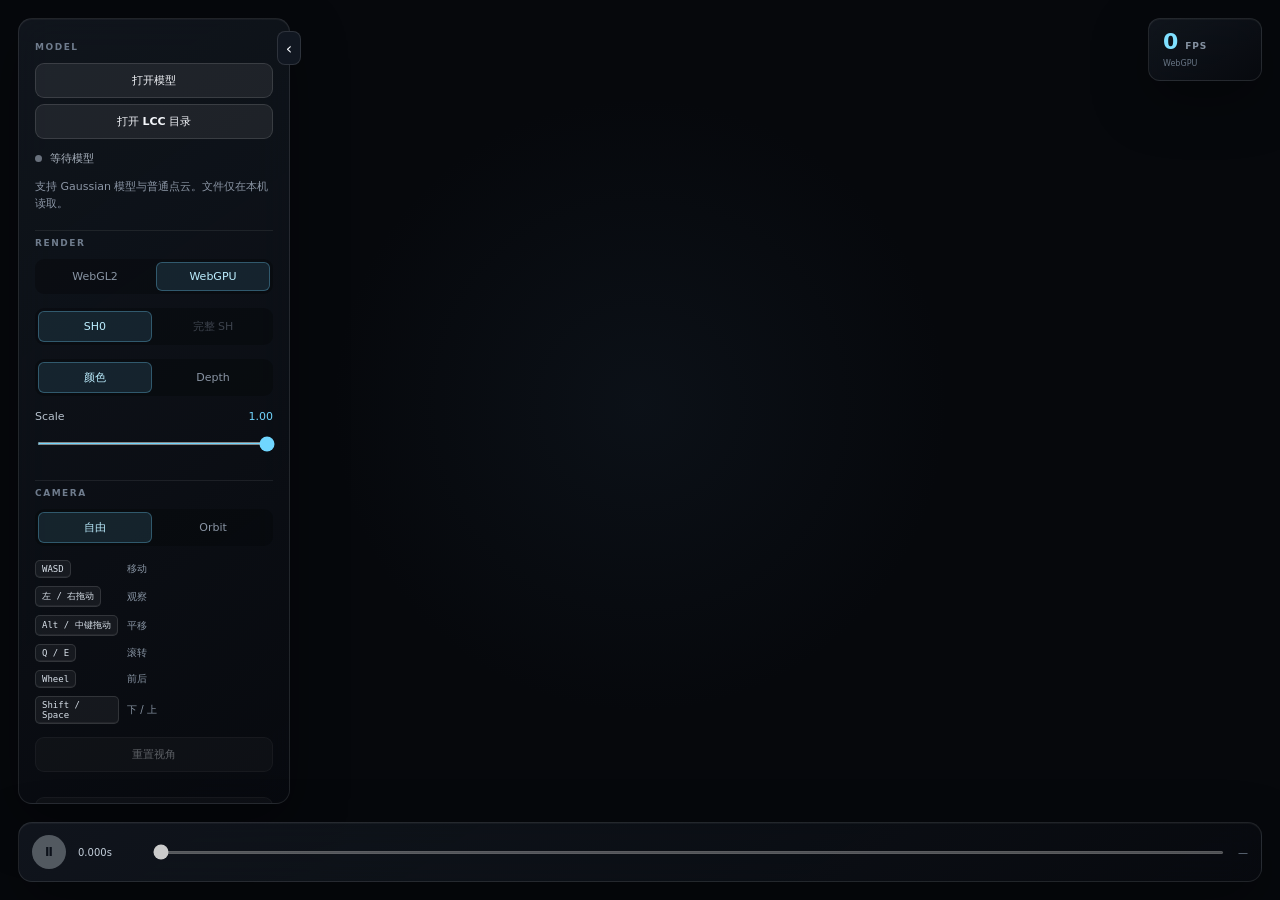
==== index.html @ 7b98aa01 "Publish hybrid FTGSSQ support and faster packed decoding" ====
<!doctype html>
<html lang="zh-CN">
  <head>
    <meta charset="UTF-8" />
    <meta name="viewport" content="width=device-width, initial-scale=1.0" />
    <meta name="theme-color" content="#080b10" />
    <title>Gaussian &amp; Point Cloud Viewer</title>
    <script type="module" crossorigin src="./assets/index-CiNTU7h2.js"></script>
    <link rel="stylesheet" crossorigin href="./assets/index-BBDv4uIc.css">
  </head>
  <body>
    <div id="root"></div>
  </body>
</html>
---- assets/index-BBDv4uIc.css ----
:root{font-family:Inter,ui-sans-serif,system-ui,-apple-system,BlinkMacSystemFont,Segoe UI,sans-serif;color:#f4f7fb;background:#06080c;font-synthesis:none;text-rendering:optimizeLegibility}*{box-sizing:border-box}html,body,#root{width:100%;height:100%;margin:0;overflow:hidden}button,input{font:inherit}button{color:inherit}.viewer-shell{position:relative;width:100%;height:100%;background:radial-gradient(circle at 50% 45%,rgba(34,52,70,.2),transparent 38%),#06080c;user-select:none}.render-canvas{position:absolute;inset:0;width:100%;height:100%;display:block;cursor:grab;touch-action:none;outline:none}.render-canvas:active{cursor:grabbing}.glass{border:1px solid rgba(255,255,255,.1);background:linear-gradient(145deg,#12171fe0,#080b10c2);box-shadow:0 18px 55px #00000057,inset 0 1px #ffffff0a;backdrop-filter:blur(18px) saturate(125%)}.status-chip{color:#aab4bf;font-size:11px;display:flex;align-items:center;gap:8px;margin:12px 0;overflow-wrap:anywhere}.status-chip i{width:7px;height:7px;border-radius:50%;background:#69717d}.status-chip i.online{background:#50e7a2;box-shadow:0 0 11px #50e7a2b3}.file-button,.secondary-button{border:1px solid rgba(255,255,255,.12);border-radius:9px;background:#ffffff12;padding:9px 13px;font-size:11px;font-weight:650;cursor:pointer;transition:background .12s ease,border-color .12s ease}.file-button:hover,.secondary-button:hover{background:#ffffff1f;border-color:#7ad9ff73}.file-button{display:block;width:100%;text-align:center}.file-button~.file-button{margin-top:6px}.license-link{color:#99b8c8;font-size:10px;text-underline-offset:2px}.viewer-controls{border:0;padding:0;margin:0;min-width:0}.viewer-controls:disabled{opacity:.6}.diagnostics-controls .muted{margin-top:8px}.file-button:disabled{opacity:.35;cursor:default}.secondary-button{width:100%;margin-top:13px}.secondary-button:disabled{opacity:.35;cursor:default}.control-panel{position:absolute;top:18px;left:18px;bottom:96px;width:272px;border-radius:14px;transition:width .18s ease}.control-panel.closed{width:28px}.panel-toggle{position:absolute;top:12px;right:-12px;z-index:2;width:24px;height:34px;border:1px solid rgba(255,255,255,.12);border-radius:8px;background:#111721;cursor:pointer}.panel-content{height:100%;overflow-y:auto;padding:16px;scrollbar-width:thin}.panel-content section{padding:7px 0 18px;border-bottom:1px solid rgba(255,255,255,.075)}.panel-content section:last-child{border-bottom:0}.section-label{margin-bottom:11px;color:#6f7c8d;font-size:9px;font-weight:800;letter-spacing:.17em}.muted{color:#8b96a5;font-size:11px;line-height:1.55;margin:0}.model-card{padding:11px;border-radius:10px;background:#ffffff0b}.model-card strong{display:block;overflow:hidden;text-overflow:ellipsis;white-space:nowrap;font-size:12px}.model-card div{display:flex;justify-content:space-between;margin-top:8px;color:#8794a3;font-size:10px}.control-row{display:block;margin:13px 0}.control-row>div{display:flex;justify-content:space-between;margin-bottom:7px;color:#b8c2ce;font-size:11px}.control-row output{color:#71d6ff;font-variant-numeric:tabular-nums}input[type=range]{width:100%;height:3px;accent-color:#70d6ff;cursor:pointer}.shortcut-grid{display:grid;grid-template-columns:84px 1fr;gap:8px;align-items:center;color:#8995a4;font-size:10px}.mode-switch{display:flex;gap:4px;padding:3px;margin-bottom:14px;border-radius:9px;background:#00000040}.mode-switch button{flex:1;border:1px solid transparent;border-radius:6px;padding:7px;background:transparent;color:#8995a4;font-size:11px;cursor:pointer}.mode-switch button[aria-pressed=true]{color:#bceeff;border-color:#70d6ff4d;background:#70d6ff1f}.mode-switch button:disabled{opacity:.4;cursor:default}.depth-range-inputs{display:flex;gap:10px}.depth-range-inputs label{flex:1;min-width:0;color:#b8c2ce;font-size:10px}.depth-range-inputs input{width:100%;margin-top:6px;padding:6px;border:1px solid rgba(255,255,255,.15);border-radius:6px;background:#00000040;color:#d8e0e9;user-select:text}.depth-legend{display:flex;align-items:center;gap:8px;margin-top:12px;color:#8995a4;font-size:10px}.depth-legend i{flex:1;height:5px;border-radius:3px;background:linear-gradient(to right,maroon,red,#ff0,#0ff,#00f,navy)}.depth-controls .muted{margin-top:9px;font-size:10px}kbd{justify-self:start;padding:3px 6px;border:1px solid rgba(255,255,255,.12);border-radius:5px;background:#ffffff0d;color:#d8e0e9;font-size:9px;box-shadow:inset 0 -1px #ffffff0f}.performance{position:absolute;top:18px;right:18px;min-width:114px;padding:12px 14px;border-radius:12px;display:grid;grid-template-columns:auto 1fr;align-items:baseline;gap:2px 7px}.performance strong{color:#7fe0ff;font-size:22px;line-height:1;font-variant-numeric:tabular-nums}.performance span{color:#8592a2;font-size:9px;font-weight:800;letter-spacing:.1em}.performance em{grid-column:1 / -1;margin-top:4px;color:#687585;font-size:8px;font-style:normal}.timeline{position:absolute;left:18px;right:18px;bottom:18px;height:60px;padding:10px 13px;border-radius:14px;display:flex;align-items:center;gap:12px}.transport{width:34px;height:34px;border:0;border-radius:50%;background:#eefaff;color:#071017;font-size:12px;font-weight:900;cursor:pointer}.transport:disabled{opacity:.3}.timecode,.duration{width:61px;color:#c3ceda;font-size:10px;font-variant-numeric:tabular-nums}.duration{width:auto;color:#6f7b8a}.time-slider{flex:1}.static-label{color:#8995a4;font-size:11px}.loading-card,.error-card{position:absolute;left:50%;top:50%;width:min(420px,calc(100% - 36px));transform:translate(-50%,-50%);padding:18px;border-radius:14px}.loading-card>div:first-child{display:flex;justify-content:space-between;font-size:12px}.loading-card span{color:#72dbff;font-variant-numeric:tabular-nums}.loading-card small{display:block;margin-top:8px;color:#7f8b99;font-size:10px}.progress-track{height:4px;margin-top:13px;overflow:hidden;border-radius:4px;background:#ffffff14}.progress-track i{display:block;height:100%;background:linear-gradient(90deg,#6ee0ff,#8f7cff);box-shadow:0 0 12px #67d5ff;transition:width .1s linear}.error-card{border-color:#ff687059}.error-card strong{color:#ff858b}.error-card p{color:#b9c2cc;font-size:11px;line-height:1.5;user-select:text}.drop-overlay{position:absolute;inset:10px;z-index:10;display:grid;place-content:center;text-align:center;border:1px dashed #6edcff;border-radius:18px;background:#050a10db;pointer-events:none}.drop-overlay strong{font-size:20px}.drop-overlay span{margin-top:8px;color:#82909f;font-size:11px}@media(max-width:720px){.control-panel{left:10px;top:10px;bottom:86px;width:min(260px,calc(100% - 58px))}.timeline{left:10px;right:10px;bottom:10px}.timeline{gap:7px}.timecode{width:48px}.performance{top:10px;right:10px}.control-panel.open~.performance{display:none}}
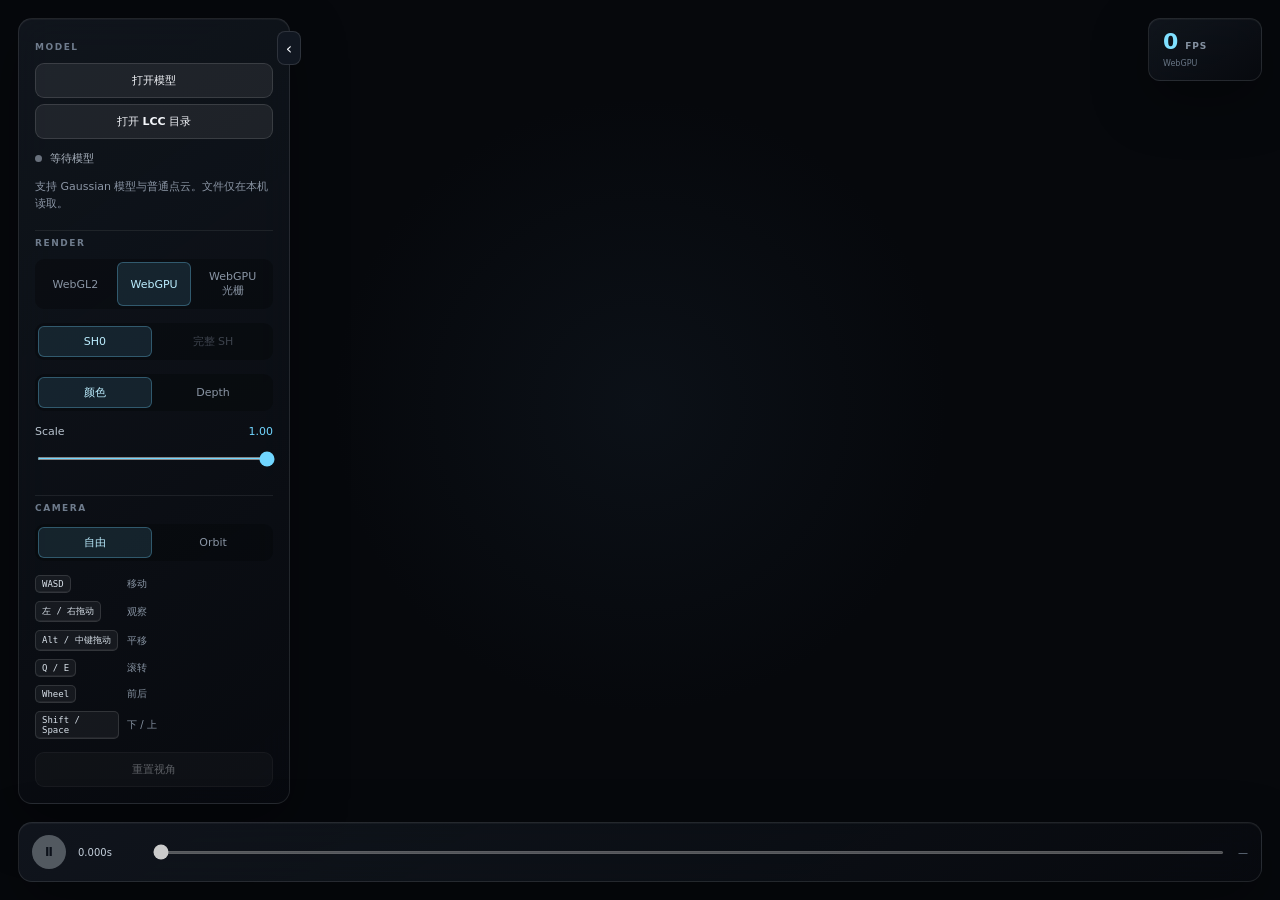
==== commit 2c0d746e: "Publish GPU-sorted hardware rasterization with FP16 color" ====
--- a/index.html
+++ b/index.html
@@ -5,7 +5,7 @@
     <meta name="viewport" content="width=device-width, initial-scale=1.0" />
     <meta name="theme-color" content="#080b10" />
     <title>Gaussian &amp; Point Cloud Viewer</title>
-    <script type="module" crossorigin src="./assets/index-CiNTU7h2.js"></script>
+    <script type="module" crossorigin src="./assets/index-k9dYYOat.js"></script>
     <link rel="stylesheet" crossorigin href="./assets/index-BBDv4uIc.css">
   </head>
   <body>
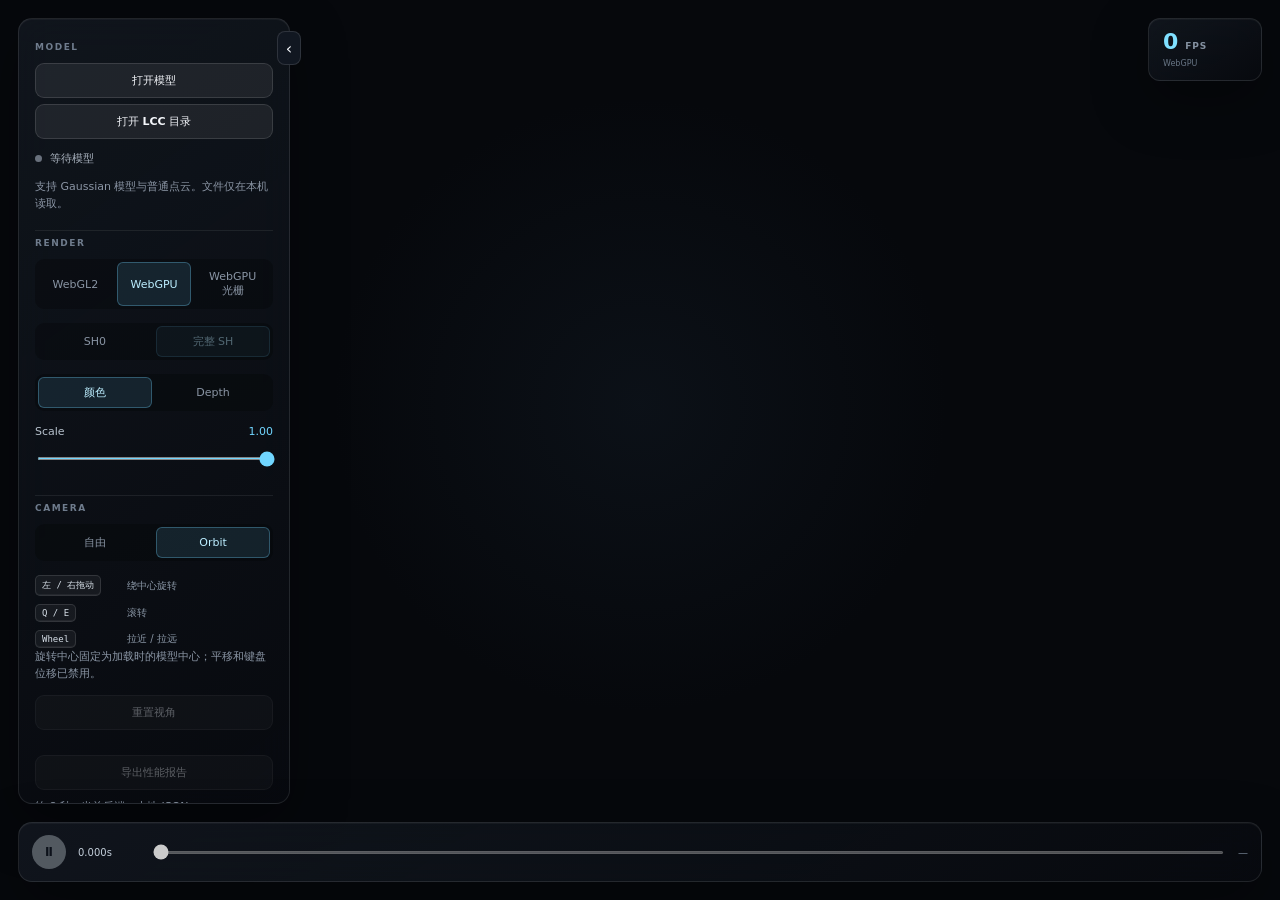
==== commit 4f689c33: "Publish full-SH Orbit defaults and pose-preserving camera controls" ====
--- a/index.html
+++ b/index.html
@@ -5,7 +5,7 @@
     <meta name="viewport" content="width=device-width, initial-scale=1.0" />
     <meta name="theme-color" content="#080b10" />
     <title>Gaussian &amp; Point Cloud Viewer</title>
-    <script type="module" crossorigin src="./assets/index-k9dYYOat.js"></script>
+    <script type="module" crossorigin src="./assets/index-DfH7K3qF.js"></script>
     <link rel="stylesheet" crossorigin href="./assets/index-BBDv4uIc.css">
   </head>
   <body>
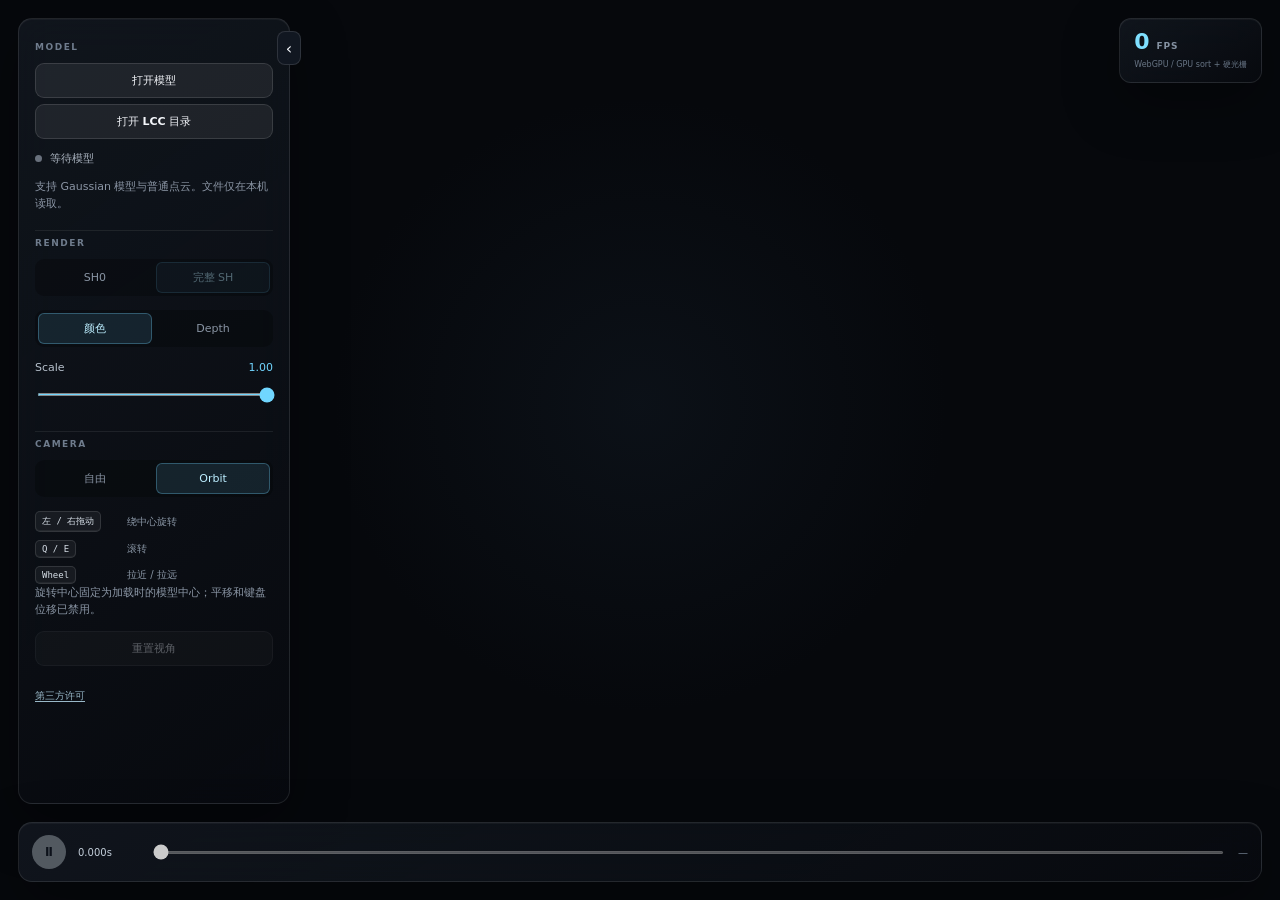
==== commit ceb2849a: "Default to hardware raster with automatic backend fallback and hidden diagnostics" ====
--- a/index.html
+++ b/index.html
@@ -5,7 +5,7 @@
     <meta name="viewport" content="width=device-width, initial-scale=1.0" />
     <meta name="theme-color" content="#080b10" />
     <title>Gaussian &amp; Point Cloud Viewer</title>
-    <script type="module" crossorigin src="./assets/index-DfH7K3qF.js"></script>
+    <script type="module" crossorigin src="./assets/index-CLit2Y6v.js"></script>
     <link rel="stylesheet" crossorigin href="./assets/index-BBDv4uIc.css">
   </head>
   <body>
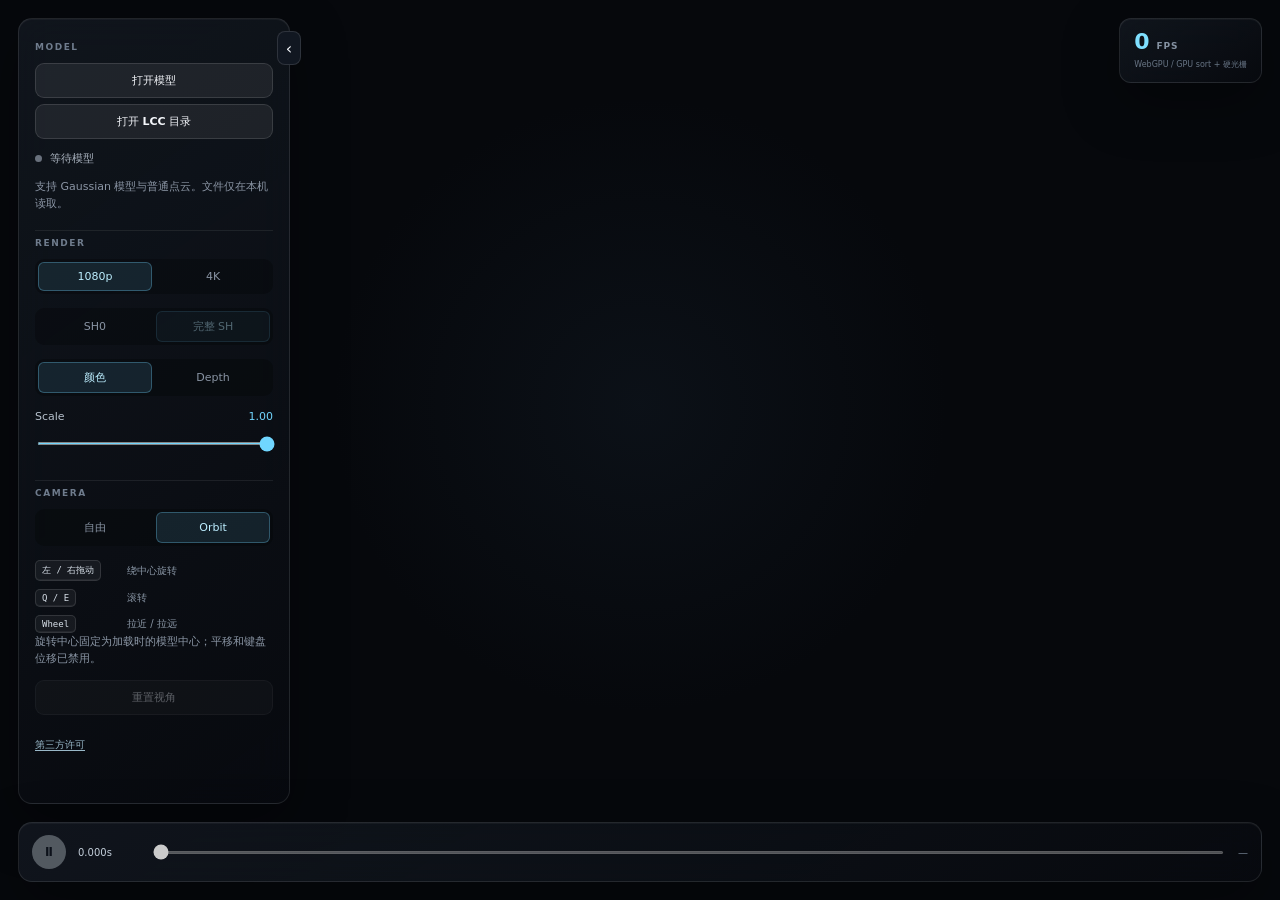
==== commit 80afbe7c: "Add optional 4K rendering across all backends" ====
--- a/index.html
+++ b/index.html
@@ -5,7 +5,7 @@
     <meta name="viewport" content="width=device-width, initial-scale=1.0" />
     <meta name="theme-color" content="#080b10" />
     <title>Gaussian &amp; Point Cloud Viewer</title>
-    <script type="module" crossorigin src="./assets/index-CLit2Y6v.js"></script>
+    <script type="module" crossorigin src="./assets/index-fG0unI_7.js"></script>
     <link rel="stylesheet" crossorigin href="./assets/index-BBDv4uIc.css">
   </head>
   <body>
